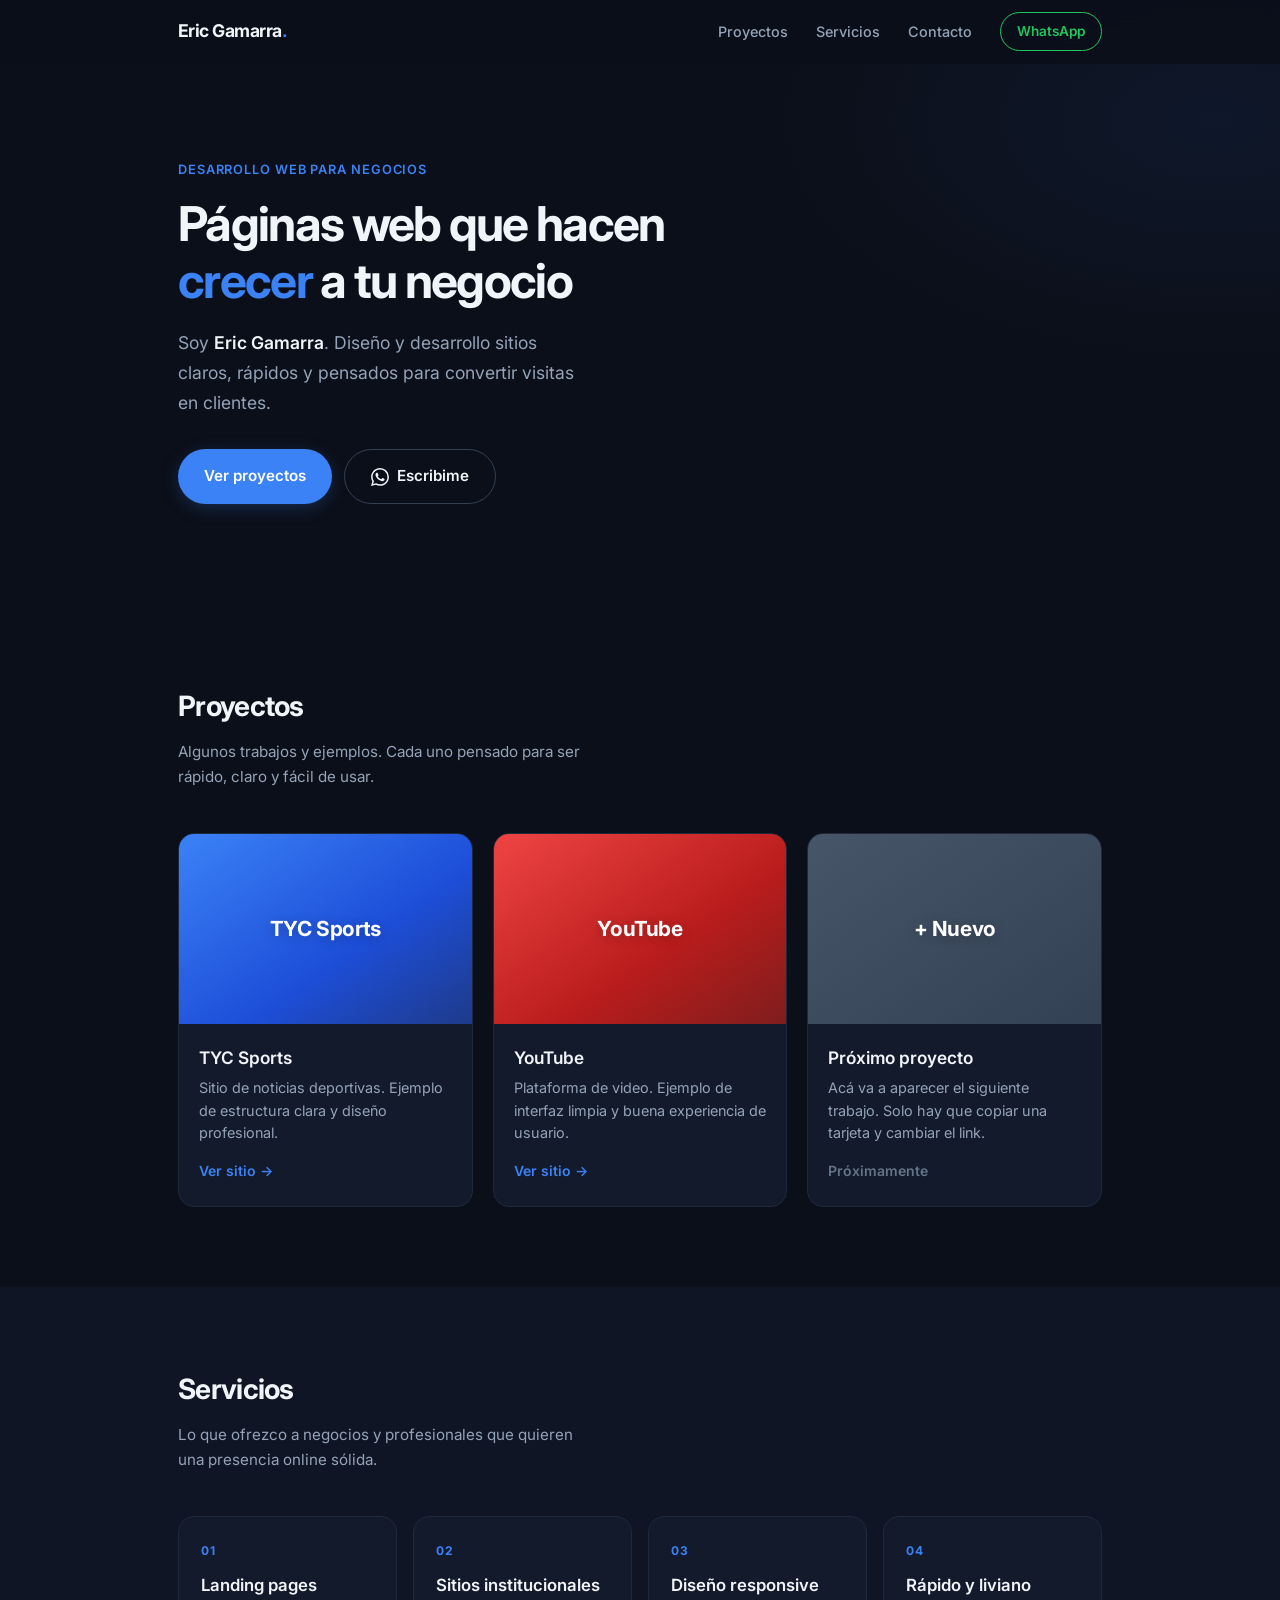
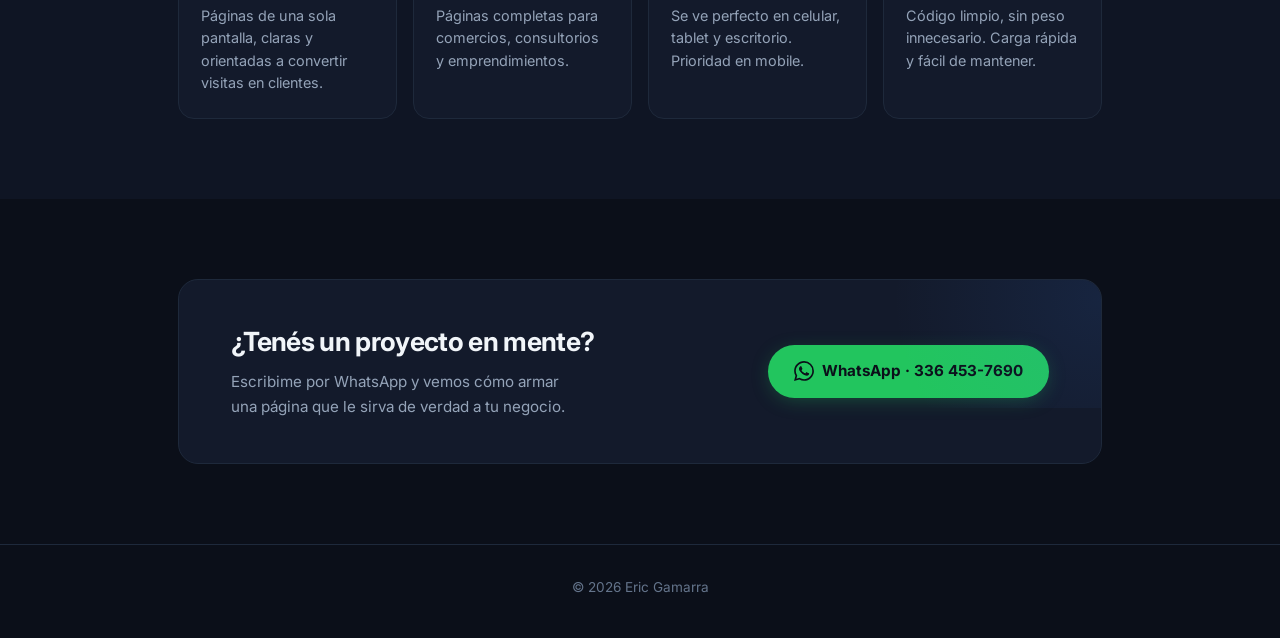
==== index.html @ 4e5cfe22 "Add files via upload" ====
<!DOCTYPE html>
<html lang="es">
<head>
  <meta charset="UTF-8" />
  <meta name="viewport" content="width=device-width, initial-scale=1.0, viewport-fit=cover" />
  <title>Eric Gamarra | Páginas Web para Negocios</title>
  <meta name="description" content="Diseño y desarrollo de páginas web modernas y profesionales para negocios. Portfolio de Eric Gamarra." />
  <meta name="theme-color" content="#0b0f19" />

  <link rel="preconnect" href="https://fonts.googleapis.com">
  <link rel="preconnect" href="https://fonts.gstatic.com" crossorigin>
  <link href="https://fonts.googleapis.com/css2?family=Inter:wght@400;500;600;700&display=swap" rel="stylesheet">
  <link rel="stylesheet" href="css/style.css">
</head>
<body>

  <header class="header" id="header">
    <div class="container header__inner">
      <a href="#inicio" class="logo">Eric Gamarra<span>.</span></a>

      <nav class="nav" id="nav">
        <a href="#proyectos" class="nav__link">Proyectos</a>
        <a href="#servicios" class="nav__link">Servicios</a>
        <a href="#contacto" class="nav__link">Contacto</a>
        <a href="https://wa.me/5493364537690?text=Hola%20Eric%2C%20vi%20tu%20portfolio%20y%20me%20interesa%20una%20p%C3%A1gina%20web%20para%20mi%20negocio." target="_blank" rel="noopener" class="nav__wa">WhatsApp</a>
      </nav>

      <button class="burger" id="burger" aria-label="Menú" aria-expanded="false">
        <span></span>
        <span></span>
        <span></span>
      </button>
    </div>
  </header>

  <main>
    <!-- Hero -->
    <section class="hero" id="inicio">
      <div class="container">
        <p class="hero__label anim" style="--d:0s">Desarrollo web para negocios</p>
        <h1 class="hero__title anim" style="--d:0.1s">Páginas web que hacen <em>crecer</em> a tu negocio</h1>
        <p class="hero__text anim" style="--d:0.2s">
          Soy <strong>Eric Gamarra</strong>. Diseño y desarrollo sitios claros, rápidos y pensados para convertir visitas en clientes.
        </p>
        <div class="hero__actions anim" style="--d:0.3s">
          <a href="#proyectos" class="btn btn--primary">Ver proyectos</a>
          <a href="https://wa.me/5493364537690?text=Hola%20Eric%2C%20vi%20tu%20portfolio%20y%20me%20interesa%20una%20p%C3%A1gina%20web%20para%20mi%20negocio." target="_blank" rel="noopener" class="btn btn--ghost">
            <svg width="18" height="18" viewBox="0 0 24 24" fill="currentColor" aria-hidden="true"><path d="M17.472 14.382c-.297-.149-1.758-.867-2.03-.967-.273-.099-.471-.148-.67.15-.197.297-.767.966-.94 1.164-.173.199-.347.223-.644.075-.297-.15-1.255-.463-2.39-1.475-.883-.788-1.48-1.761-1.653-2.059-.173-.297-.018-.458.13-.606.134-.133.298-.347.446-.52.149-.174.198-.298.298-.497.099-.198.05-.371-.025-.52-.075-.149-.669-1.612-.916-2.207-.242-.579-.487-.5-.669-.51-.173-.008-.371-.01-.57-.01-.198 0-.52.074-.792.372-.272.297-1.04 1.016-1.04 2.479 0 1.462 1.065 2.875 1.213 3.074.149.198 2.096 3.2 5.077 4.487.709.306 1.262.489 1.694.625.712.227 1.36.195 1.871.118.571-.085 1.758-.719 2.006-1.413.248-.694.248-1.289.173-1.413-.074-.124-.272-.198-.57-.347m-5.421 7.403h-.004a9.87 9.87 0 01-5.031-1.378l-.361-.214-3.741.982.998-3.648-.235-.374a9.86 9.86 0 01-1.51-5.26c.001-5.45 4.436-9.884 9.888-9.884 2.64 0 5.122 1.03 6.988 2.898a9.825 9.825 0 012.893 6.994c-.003 5.45-4.435 9.884-9.885 9.884m8.413-18.297A11.815 11.815 0 0012.05 0C5.495 0 .16 5.335.157 11.892c0 2.096.547 4.142 1.588 5.945L.057 24l6.305-1.654a11.882 11.882 0 005.683 1.448h.005c6.554 0 11.89-5.335 11.893-11.893a11.821 11.821 0 00-3.48-8.413z"/></svg>
            Escribime
          </a>
        </div>
      </div>
    </section>

    <!-- Proyectos -->
    <section class="section" id="proyectos">
      <div class="container">
        <div class="section__head reveal">
          <h2>Proyectos</h2>
          <p>Algunos trabajos y ejemplos. Cada uno pensado para ser rápido, claro y fácil de usar.</p>
        </div>

        <div class="projects">
          <a href="https://www.tycsports.com/" target="_blank" rel="noopener" class="card reveal" style="--d:0s">
            <div class="card__img card__img--1">
              <span>TYC Sports</span>
            </div>
            <div class="card__body">
              <h3>TYC Sports</h3>
              <p>Sitio de noticias deportivas. Ejemplo de estructura clara y diseño profesional.</p>
              <span class="card__link">Ver sitio →</span>
            </div>
          </a>

          <a href="https://www.youtube.com/" target="_blank" rel="noopener" class="card reveal" style="--d:0.08s">
            <div class="card__img card__img--2">
              <span>YouTube</span>
            </div>
            <div class="card__body">
              <h3>YouTube</h3>
              <p>Plataforma de video. Ejemplo de interfaz limpia y buena experiencia de usuario.</p>
              <span class="card__link">Ver sitio →</span>
            </div>
          </a>

          <div class="card card--soon reveal" style="--d:0.16s">
            <div class="card__img card__img--soon">
              <span>+ Nuevo</span>
            </div>
            <div class="card__body">
              <h3>Próximo proyecto</h3>
              <p>Acá va a aparecer el siguiente trabajo. Solo hay que copiar una tarjeta y cambiar el link.</p>
              <span class="card__link card__link--muted">Próximamente</span>
            </div>
          </div>
        </div>
      </div>
    </section>

    <!-- Servicios -->
    <section class="section section--alt" id="servicios">
      <div class="container">
        <div class="section__head reveal">
          <h2>Servicios</h2>
          <p>Lo que ofrezco a negocios y profesionales que quieren una presencia online sólida.</p>
        </div>

        <div class="services">
          <article class="service reveal" style="--d:0s">
            <div class="service__num">01</div>
            <h3>Landing pages</h3>
            <p>Páginas de una sola pantalla, claras y orientadas a convertir visitas en clientes.</p>
          </article>
          <article class="service reveal" style="--d:0.06s">
            <div class="service__num">02</div>
            <h3>Sitios institucionales</h3>
            <p>Páginas completas para comercios, consultorios y emprendimientos.</p>
          </article>
          <article class="service reveal" style="--d:0.12s">
            <div class="service__num">03</div>
            <h3>Diseño responsive</h3>
            <p>Se ve perfecto en celular, tablet y escritorio. Prioridad en mobile.</p>
          </article>
          <article class="service reveal" style="--d:0.18s">
            <div class="service__num">04</div>
            <h3>Rápido y liviano</h3>
            <p>Código limpio, sin peso innecesario. Carga rápida y fácil de mantener.</p>
          </article>
        </div>
      </div>
    </section>

    <!-- Contacto -->
    <section class="section" id="contacto">
      <div class="container">
        <div class="contact reveal">
          <div class="contact__text">
            <h2>¿Tenés un proyecto en mente?</h2>
            <p>Escribime por WhatsApp y vemos cómo armar una página que le sirva de verdad a tu negocio.</p>
          </div>
          <a href="https://wa.me/5493364537690?text=Hola%20Eric%2C%20vi%20tu%20portfolio%20y%20me%20interesa%20una%20p%C3%A1gina%20web%20para%20mi%20negocio." target="_blank" rel="noopener" class="btn btn--wa">
            <svg width="20" height="20" viewBox="0 0 24 24" fill="currentColor" aria-hidden="true"><path d="M17.472 14.382c-.297-.149-1.758-.867-2.03-.967-.273-.099-.471-.148-.67.15-.197.297-.767.966-.94 1.164-.173.199-.347.223-.644.075-.297-.15-1.255-.463-2.39-1.475-.883-.788-1.48-1.761-1.653-2.059-.173-.297-.018-.458.13-.606.134-.133.298-.347.446-.52.149-.174.198-.298.298-.497.099-.198.05-.371-.025-.52-.075-.149-.669-1.612-.916-2.207-.242-.579-.487-.5-.669-.51-.173-.008-.371-.01-.57-.01-.198 0-.52.074-.792.372-.272.297-1.04 1.016-1.04 2.479 0 1.462 1.065 2.875 1.213 3.074.149.198 2.096 3.2 5.077 4.487.709.306 1.262.489 1.694.625.712.227 1.36.195 1.871.118.571-.085 1.758-.719 2.006-1.413.248-.694.248-1.289.173-1.413-.074-.124-.272-.198-.57-.347m-5.421 7.403h-.004a9.87 9.87 0 01-5.031-1.378l-.361-.214-3.741.982.998-3.648-.235-.374a9.86 9.86 0 01-1.51-5.26c.001-5.45 4.436-9.884 9.888-9.884 2.64 0 5.122 1.03 6.988 2.898a9.825 9.825 0 012.893 6.994c-.003 5.45-4.435 9.884-9.885 9.884m8.413-18.297A11.815 11.815 0 0012.05 0C5.495 0 .16 5.335.157 11.892c0 2.096.547 4.142 1.588 5.945L.057 24l6.305-1.654a11.882 11.882 0 005.683 1.448h.005c6.554 0 11.89-5.335 11.893-11.893a11.821 11.821 0 00-3.48-8.413z"/></svg>
            WhatsApp · 336 453-7690
          </a>
        </div>
      </div>
    </section>
  </main>

  <footer class="footer">
    <div class="container">
      <p>© <span id="year"></span> Eric Gamarra</p>
    </div>
  </footer>

  <script src="js/script.js"></script>
</body>
</html>
---- css/style.css ----
/* =========================
   Base – Dark + azul
========================= */
*, *::before, *::after {
  box-sizing: border-box;
  margin: 0;
  padding: 0;
}

:root {
  --bg: #0b0f19;
  --bg-alt: #0f1524;
  --card: #131a2b;
  --card-hover: #1a2338;
  --text: #f1f5f9;
  --text-2: #94a3b8;
  --text-3: #64748b;
  --border: #1e293b;
  --border-hover: #334155;
  --accent: #3b82f6;
  --accent-glow: rgba(59, 130, 246, 0.35);
  --wa: #22c55e;
  --radius: 16px;
  --max: 980px;
  --header-h: 64px;
  --ease: 0.25s cubic-bezier(0.4, 0, 0.2, 1);
}

html {
  scroll-behavior: smooth;
  -webkit-text-size-adjust: 100%;
}

body {
  font-family: 'Inter', system-ui, -apple-system, sans-serif;
  background: var(--bg);
  color: var(--text);
  line-height: 1.6;
  font-size: 16px;
  -webkit-font-smoothing: antialiased;
}

img, svg { display: block; max-width: 100%; }
a { color: inherit; text-decoration: none; }
button { font: inherit; background: none; border: none; cursor: pointer; color: inherit; }

.container {
  width: 100%;
  max-width: var(--max);
  margin: 0 auto;
  padding: 0 20px;
}

/* =========================
   Animaciones
========================= */
.anim {
  opacity: 0;
  transform: translateY(18px);
  animation: fadeUp 0.7s var(--ease) forwards;
  animation-delay: var(--d, 0s);
}

@keyframes fadeUp {
  to {
    opacity: 1;
    transform: translateY(0);
  }
}

.reveal {
  opacity: 0;
  transform: translateY(28px);
  transition: opacity 0.65s var(--ease), transform 0.65s var(--ease);
  transition-delay: var(--d, 0s);
}

.reveal.is-visible {
  opacity: 1;
  transform: translateY(0);
}

/* =========================
   Header
========================= */
.header {
  position: fixed;
  top: 0;
  left: 0;
  right: 0;
  height: var(--header-h);
  background: rgba(11, 15, 25, 0.85);
  backdrop-filter: blur(14px);
  -webkit-backdrop-filter: blur(14px);
  border-bottom: 1px solid transparent;
  z-index: 100;
  transition: border-color var(--ease), background var(--ease);
}

.header.scrolled {
  border-bottom-color: var(--border);
  background: rgba(11, 15, 25, 0.95);
}

.header__inner {
  display: flex;
  align-items: center;
  justify-content: space-between;
  height: 100%;
}

.logo {
  font-size: 1.05rem;
  font-weight: 700;
  letter-spacing: -0.03em;
  color: var(--text);
  transition: opacity var(--ease);
}

.logo:hover {
  opacity: 0.85;
}

.logo span {
  color: var(--accent);
}

.nav {
  display: none;
  align-items: center;
  gap: 28px;
}

.nav__link {
  font-size: 0.9rem;
  font-weight: 500;
  color: var(--text-2);
  transition: color var(--ease);
  position: relative;
}

.nav__link::after {
  content: '';
  position: absolute;
  left: 0;
  bottom: -3px;
  width: 0;
  height: 2px;
  background: var(--accent);
  border-radius: 2px;
  transition: width var(--ease);
}

.nav__link:hover {
  color: var(--text);
}

.nav__link:hover::after {
  width: 100%;
}

.nav__wa {
  font-size: 0.85rem;
  font-weight: 600;
  color: var(--wa);
  padding: 8px 16px;
  border: 1.5px solid var(--wa);
  border-radius: 999px;
  transition: background var(--ease), color var(--ease), box-shadow var(--ease);
}

.nav__wa:hover {
  background: var(--wa);
  color: #0b0f19;
  box-shadow: 0 0 20px rgba(34, 197, 94, 0.35);
}

/* Burger */
.burger {
  width: 42px;
  height: 42px;
  display: flex;
  flex-direction: column;
  align-items: center;
  justify-content: center;
  gap: 5px;
  margin-right: -6px;
}

.burger span {
  display: block;
  width: 20px;
  height: 2px;
  background: var(--text);
  border-radius: 1px;
  transition: 0.3s ease;
}

.burger[aria-expanded="true"] span:nth-child(1) {
  transform: translateY(7px) rotate(45deg);
}
.burger[aria-expanded="true"] span:nth-child(2) {
  opacity: 0;
  transform: scaleX(0);
}
.burger[aria-expanded="true"] span:nth-child(3) {
  transform: translateY(-7px) rotate(-45deg);
}

/* Mobile nav */
.nav.is-open {
  display: flex;
  flex-direction: column;
  position: fixed;
  top: var(--header-h);
  left: 0;
  right: 0;
  bottom: 0;
  background: var(--bg);
  padding: 28px 20px;
  gap: 4px;
  z-index: 99;
  border-top: 1px solid var(--border);
  animation: menuIn 0.3s var(--ease);
}

@keyframes menuIn {
  from { opacity: 0; transform: translateY(-8px); }
  to { opacity: 1; transform: translateY(0); }
}

.nav.is-open .nav__link,
.nav.is-open .nav__wa {
  font-size: 1.15rem;
  padding: 14px 0;
  width: 100%;
  text-align: left;
}

.nav.is-open .nav__wa {
  margin-top: 16px;
  text-align: center;
  padding: 14px;
}

/* =========================
   Buttons
========================= */
.btn {
  display: inline-flex;
  align-items: center;
  justify-content: center;
  gap: 8px;
  font-size: 0.95rem;
  font-weight: 600;
  padding: 14px 26px;
  border-radius: 999px;
  transition: all var(--ease);
  min-height: 50px;
}

.btn--primary {
  background: var(--accent);
  color: white;
  box-shadow: 0 4px 20px -4px var(--accent-glow);
}

.btn--primary:hover {
  background: #2563eb;
  box-shadow: 0 8px 28px -4px var(--accent-glow);
  transform: translateY(-2px);
}

.btn--primary:active {
  transform: translateY(0);
}

.btn--ghost {
  background: transparent;
  color: var(--text);
  border: 1.5px solid var(--border-hover);
}

.btn--ghost:hover {
  border-color: var(--text-2);
  background: var(--card);
  transform: translateY(-2px);
}

.btn--wa {
  background: var(--wa);
  color: #0b0f19;
  width: 100%;
  max-width: 320px;
  font-weight: 700;
  box-shadow: 0 4px 20px -4px rgba(34, 197, 94, 0.35);
}

.btn--wa:hover {
  background: #16a34a;
  transform: translateY(-2px);
  box-shadow: 0 8px 28px -4px rgba(34, 197, 94, 0.45);
}

/* =========================
   Hero
========================= */
.hero {
  padding: calc(var(--header-h) + 52px) 0 64px;
  position: relative;
  overflow: hidden;
}

.hero::before {
  content: '';
  position: absolute;
  top: -20%;
  right: -30%;
  width: 70%;
  height: 80%;
  background: radial-gradient(ellipse, rgba(59, 130, 246, 0.08) 0%, transparent 70%);
  pointer-events: none;
}

.hero__label {
  font-size: 0.8rem;
  font-weight: 600;
  text-transform: uppercase;
  letter-spacing: 0.07em;
  color: var(--accent);
  margin-bottom: 16px;
}

.hero__title {
  font-size: clamp(1.9rem, 6.8vw, 2.9rem);
  font-weight: 700;
  line-height: 1.18;
  letter-spacing: -0.035em;
  color: var(--text);
  margin-bottom: 18px;
  max-width: 16ch;
}

.hero__title em {
  font-style: normal;
  color: var(--accent);
}

.hero__text {
  font-size: 1.05rem;
  color: var(--text-2);
  line-height: 1.7;
  margin-bottom: 32px;
  max-width: 36ch;
}

.hero__text strong {
  color: var(--text);
  font-weight: 600;
}

.hero__actions {
  display: flex;
  flex-direction: column;
  gap: 12px;
}

/* =========================
   Sections
========================= */
.section {
  padding: 64px 0;
}

.section--alt {
  background: var(--bg-alt);
}

.section__head {
  margin-bottom: 36px;
}

.section__head h2 {
  font-size: 1.55rem;
  font-weight: 700;
  letter-spacing: -0.025em;
  margin-bottom: 10px;
  color: var(--text);
}

.section__head p {
  font-size: 0.95rem;
  color: var(--text-2);
  max-width: 42ch;
  line-height: 1.65;
}

/* =========================
   Projects
========================= */
.projects {
  display: flex;
  flex-direction: column;
  gap: 20px;
}

.card {
  display: block;
  background: var(--card);
  border: 1px solid var(--border);
  border-radius: var(--radius);
  overflow: hidden;
  transition: transform var(--ease), border-color var(--ease), box-shadow var(--ease), background var(--ease);
}

.card:hover {
  transform: translateY(-6px);
  border-color: var(--border-hover);
  background: var(--card-hover);
  box-shadow: 0 20px 40px -16px rgba(0, 0, 0, 0.55);
}

.card--soon {
  opacity: 0.5;
  pointer-events: none;
}

.card__img {
  height: 168px;
  display: flex;
  align-items: center;
  justify-content: center;
  position: relative;
  overflow: hidden;
}

.card__img::after {
  content: '';
  position: absolute;
  inset: 0;
  background: linear-gradient(to top, rgba(0,0,0,0.25), transparent);
  opacity: 0;
  transition: opacity var(--ease);
}

.card:hover .card__img::after {
  opacity: 1;
}

.card__img span {
  color: white;
  font-size: 1.3rem;
  font-weight: 700;
  letter-spacing: -0.02em;
  position: relative;
  z-index: 1;
  text-shadow: 0 2px 12px rgba(0,0,0,0.25);
}

.card__img--1 {
  background: linear-gradient(145deg, #3b82f6, #1d4ed8 60%, #1e3a8a);
}

.card__img--2 {
  background: linear-gradient(145deg, #ef4444, #b91c1c 60%, #7f1d1d);
}

.card__img--soon {
  background: linear-gradient(145deg, #475569, #334155);
}

.card__body {
  padding: 20px 20px 22px;
}

.card__body h3 {
  font-size: 1.08rem;
  font-weight: 600;
  margin-bottom: 6px;
  color: var(--text);
  transition: color var(--ease);
}

.card:hover .card__body h3 {
  color: var(--accent);
}

.card__body p {
  font-size: 0.9rem;
  color: var(--text-2);
  line-height: 1.55;
  margin-bottom: 14px;
}

.card__link {
  font-size: 0.875rem;
  font-weight: 600;
  color: var(--accent);
  display: inline-flex;
  align-items: center;
  gap: 4px;
  transition: gap var(--ease);
}

.card:hover .card__link {
  gap: 8px;
}

.card__link--muted {
  color: var(--text-3);
}

/* =========================
   Services
========================= */
.services {
  display: flex;
  flex-direction: column;
  gap: 14px;
}

.service {
  background: var(--card);
  border: 1px solid var(--border);
  border-radius: var(--radius);
  padding: 24px 22px;
  transition: transform var(--ease), border-color var(--ease), background var(--ease), box-shadow var(--ease);
}

.service:hover {
  transform: translateY(-4px);
  border-color: var(--border-hover);
  background: var(--card-hover);
  box-shadow: 0 12px 28px -12px rgba(0, 0, 0, 0.4);
}

.service__num {
  font-size: 0.75rem;
  font-weight: 700;
  color: var(--accent);
  letter-spacing: 0.06em;
  margin-bottom: 12px;
}

.service h3 {
  font-size: 1.05rem;
  font-weight: 600;
  margin-bottom: 6px;
  color: var(--text);
}

.service p {
  font-size: 0.9rem;
  color: var(--text-2);
  line-height: 1.55;
}

/* =========================
   Contact
========================= */
.contact {
  background: var(--card);
  border: 1px solid var(--border);
  border-radius: 20px;
  padding: 40px 24px;
  text-align: center;
  position: relative;
  overflow: hidden;
}

.contact::before {
  content: '';
  position: absolute;
  top: -50%;
  right: -30%;
  width: 60%;
  height: 120%;
  background: radial-gradient(circle, rgba(59, 130, 246, 0.1), transparent 70%);
  pointer-events: none;
}

.contact__text {
  margin-bottom: 28px;
  position: relative;
}

.contact__text h2 {
  font-size: 1.45rem;
  font-weight: 700;
  color: var(--text);
  letter-spacing: -0.025em;
  margin-bottom: 10px;
  line-height: 1.3;
}

.contact__text p {
  font-size: 0.95rem;
  color: var(--text-2);
  line-height: 1.65;
  max-width: 34ch;
  margin: 0 auto;
}

/* =========================
   Footer
========================= */
.footer {
  padding: 32px 0 40px;
  text-align: center;
  border-top: 1px solid var(--border);
}

.footer p {
  font-size: 0.85rem;
  color: var(--text-3);
}

/* =========================
   Tablet+
========================= */
@media (min-width: 600px) {
  .container {
    padding: 0 28px;
  }

  .logo {
    font-size: 1.1rem;
  }

  .hero {
    padding: calc(var(--header-h) + 72px) 0 80px;
  }

  .hero__title {
    max-width: 18ch;
  }

  .hero__actions {
    flex-direction: row;
    flex-wrap: wrap;
  }

  .projects {
    display: grid;
    grid-template-columns: repeat(2, 1fr);
    gap: 20px;
  }

  .card__img {
    height: 190px;
  }

  .services {
    display: grid;
    grid-template-columns: repeat(2, 1fr);
    gap: 16px;
  }

  .contact {
    padding: 48px 44px;
  }

  .contact__text h2 {
    font-size: 1.65rem;
  }

  .btn--wa {
    width: auto;
  }
}

/* =========================
   Desktop
========================= */
@media (min-width: 860px) {
  .burger {
    display: none;
  }

  .nav {
    display: flex;
  }

  .hero {
    padding: calc(var(--header-h) + 96px) 0 100px;
  }

  .hero__title {
    font-size: 3rem;
  }

  .hero__text {
    font-size: 1.1rem;
  }

  .section {
    padding: 80px 0;
  }

  .section__head {
    margin-bottom: 44px;
  }

  .section__head h2 {
    font-size: 1.75rem;
  }

  .projects {
    grid-template-columns: repeat(3, 1fr);
  }

  .services {
    grid-template-columns: repeat(4, 1fr);
  }

  .contact {
    display: flex;
    align-items: center;
    justify-content: space-between;
    text-align: left;
    padding: 44px 52px;
    gap: 36px;
  }

  .contact__text {
    margin-bottom: 0;
  }

  .contact__text p {
    margin: 0;
  }
}

/* Prefer reduced motion */
@media (prefers-reduced-motion: reduce) {
  .anim,
  .reveal {
    animation: none !important;
    transition: none !important;
    opacity: 1 !important;
    transform: none !important;
  }
}
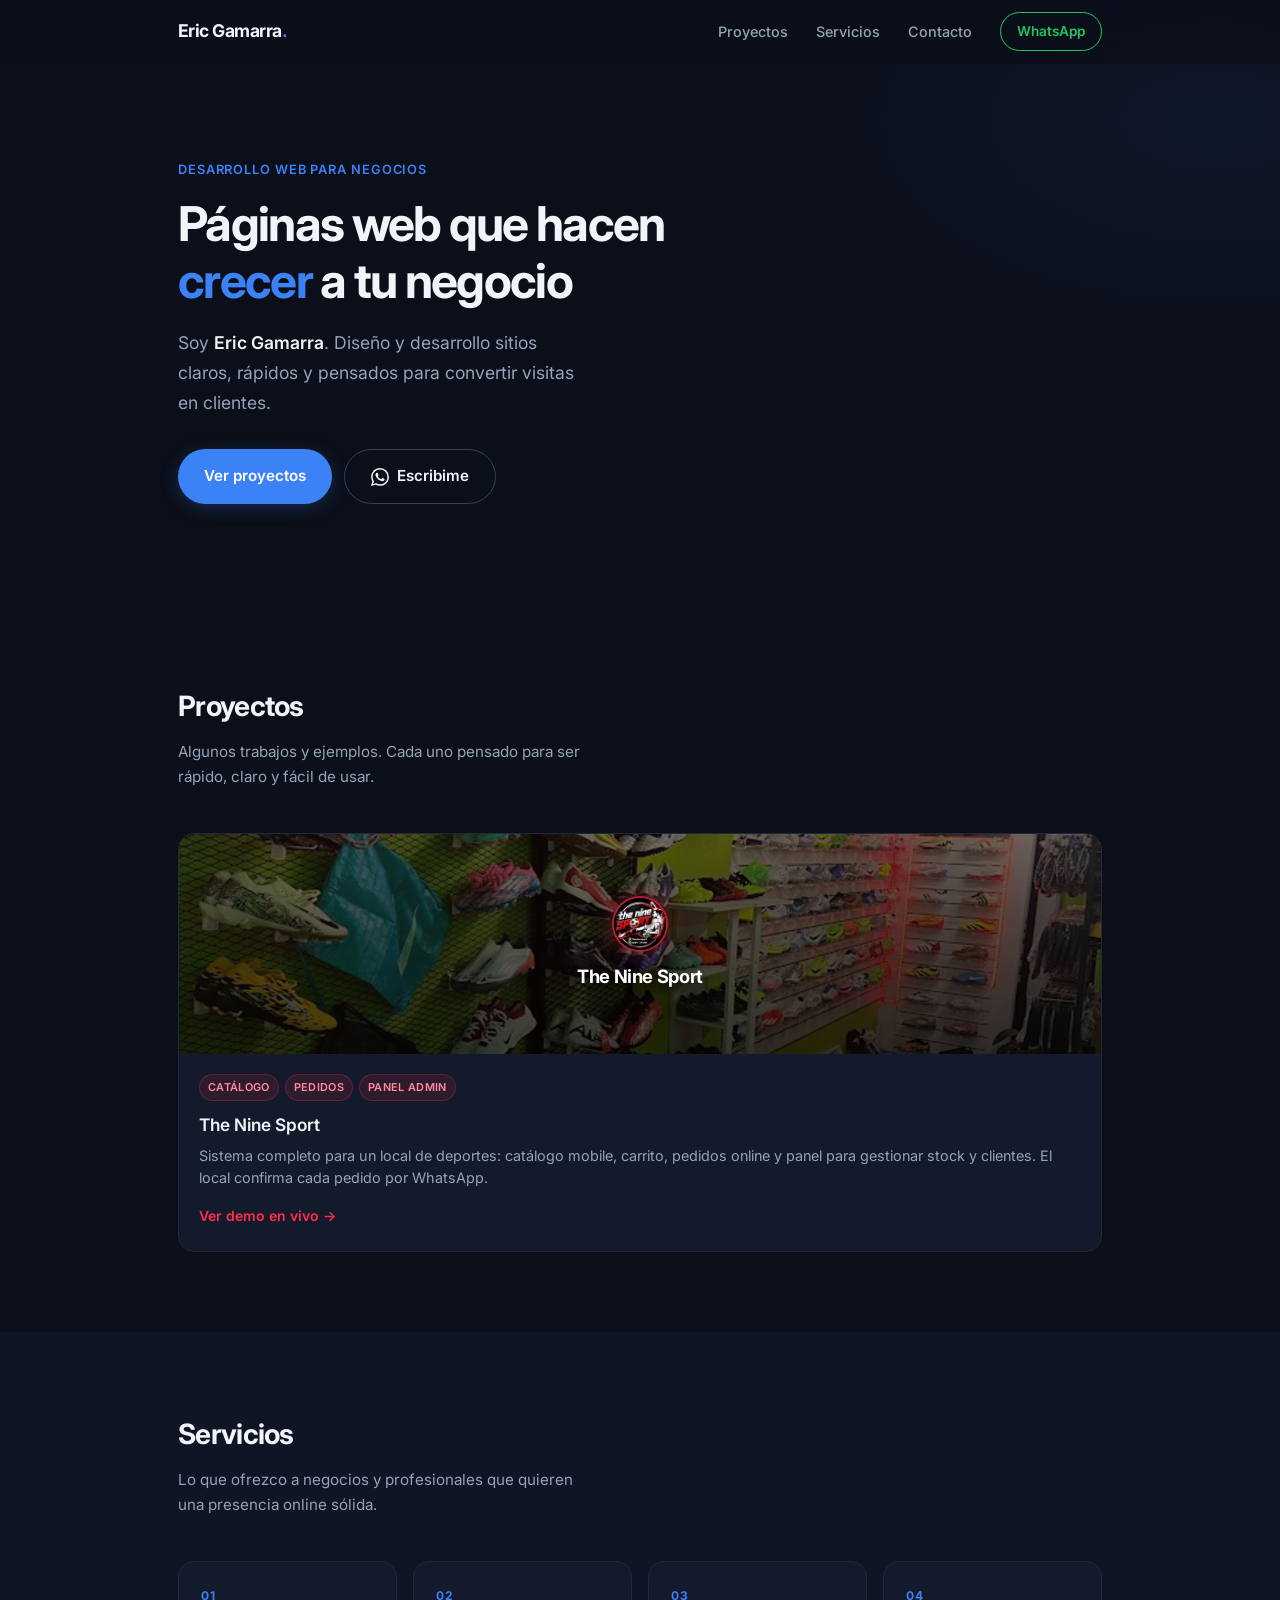
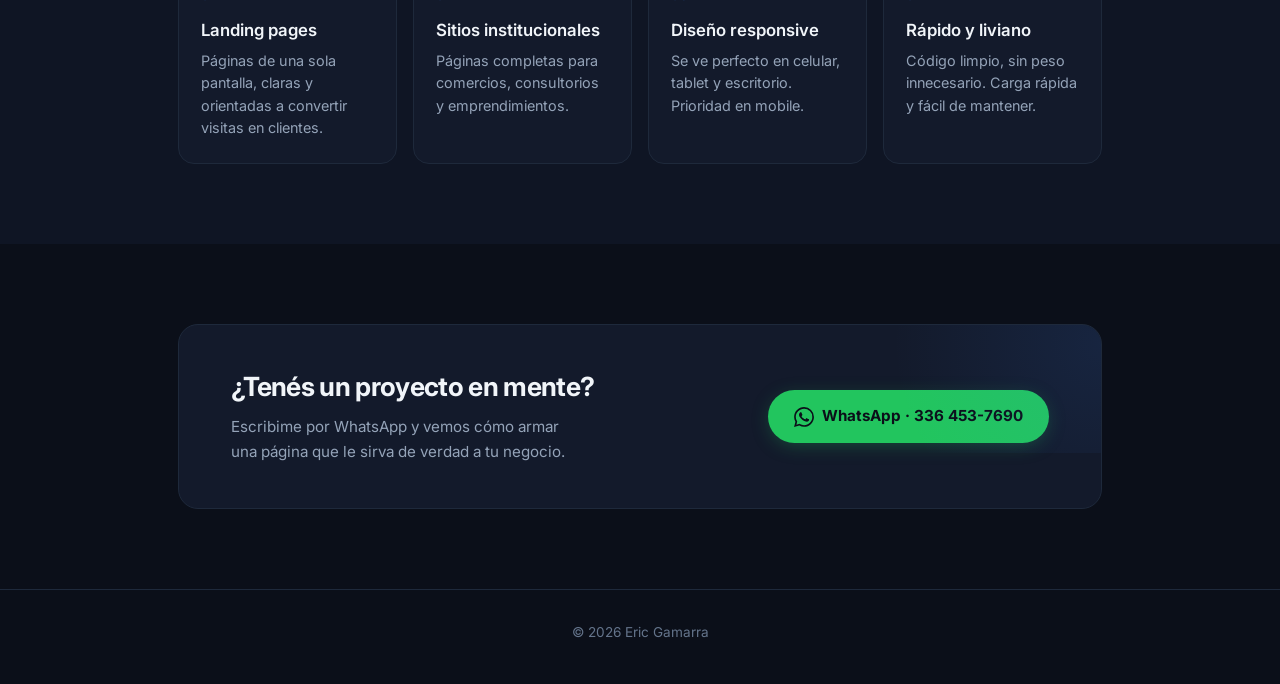
==== commit e8ec6039: "Add files via upload" ====
--- a/index.html
+++ b/index.html
@@ -61,38 +61,29 @@
         </div>
 
         <div class="projects">
-          <a href="https://www.tycsports.com/" target="_blank" rel="noopener" class="card reveal" style="--d:0s">
-            <div class="card__img card__img--1">
-              <span>TYC Sports</span>
+          <a href="https://gamarraeric.github.io/thenine-sport/" target="_blank" rel="noopener" class="card card--nine reveal" style="--d:0s">
+            <div class="card__img card__img--nine">
+              <img src="img/theninesport-preview.jpg" alt="Vista del local The Nine Sport" loading="lazy" onerror="this.style.display='none'" />
+              <div class="card__img-overlay">
+                <img class="card__logo" src="img/theninesport.png" alt="" />
+                <span>The Nine Sport</span>
+              </div>
             </div>
             <div class="card__body">
-              <h3>TYC Sports</h3>
-              <p>Sitio de noticias deportivas. Ejemplo de estructura clara y diseño profesional.</p>
-              <span class="card__link">Ver sitio →</span>
+              <div class="card__tags">
+                <span>Catálogo</span>
+                <span>Pedidos</span>
+                <span>Panel admin</span>
+              </div>
+              <h3>The Nine Sport</h3>
+              <p>
+                Sistema completo para un local de deportes: catálogo mobile, carrito,
+                pedidos online y panel para gestionar stock y clientes. El local
+                confirma cada pedido por WhatsApp.
+              </p>
+              <span class="card__link">Ver demo en vivo →</span>
             </div>
           </a>
-
-          <a href="https://www.youtube.com/" target="_blank" rel="noopener" class="card reveal" style="--d:0.08s">
-            <div class="card__img card__img--2">
-              <span>YouTube</span>
-            </div>
-            <div class="card__body">
-              <h3>YouTube</h3>
-              <p>Plataforma de video. Ejemplo de interfaz limpia y buena experiencia de usuario.</p>
-              <span class="card__link">Ver sitio →</span>
-            </div>
-          </a>
-
-          <div class="card card--soon reveal" style="--d:0.16s">
-            <div class="card__img card__img--soon">
-              <span>+ Nuevo</span>
-            </div>
-            <div class="card__body">
-              <h3>Próximo proyecto</h3>
-              <p>Acá va a aparecer el siguiente trabajo. Solo hay que copiar una tarjeta y cambiar el link.</p>
-              <span class="card__link card__link--muted">Próximamente</span>
-            </div>
-          </div>
         </div>
       </div>
     </section>
--- a/css/style.css
+++ b/css/style.css
@@ -741,3 +741,85 @@
     transform: none !important;
   }
 }
+
+
+/* ---- Card The Nine Sport ---- */
+.card--nine:hover {
+  border-color: rgba(255, 45, 74, 0.45);
+  box-shadow: 0 20px 40px -16px rgba(255, 45, 74, 0.25);
+}
+.card--nine:hover .card__body h3 {
+  color: #ff2d4a;
+}
+.card--nine .card__link {
+  color: #ff2d4a;
+}
+
+.card__img--nine {
+  height: 200px;
+  background:
+    linear-gradient(145deg, #2a0a10 0%, #1a0508 50%, #0a0a0a 100%);
+  padding: 0;
+}
+.card__img--nine > img {
+  position: absolute;
+  inset: 0;
+  width: 100%;
+  height: 100%;
+  object-fit: cover;
+  opacity: 0.55;
+}
+.card__img-overlay {
+  position: relative;
+  z-index: 1;
+  display: flex;
+  flex-direction: column;
+  align-items: center;
+  justify-content: center;
+  gap: 10px;
+  width: 100%;
+  height: 100%;
+  background: linear-gradient(180deg, rgba(0,0,0,0.2) 0%, rgba(0,0,0,0.55) 100%);
+}
+.card__logo {
+  width: 56px;
+  height: 56px;
+  border-radius: 50%;
+  object-fit: cover;
+  border: 2px solid rgba(255, 45, 74, 0.7);
+  box-shadow: 0 0 20px rgba(255, 45, 74, 0.35);
+  background: #000;
+}
+.card__img--nine span {
+  font-size: 1.15rem;
+  letter-spacing: -0.02em;
+}
+
+.card__tags {
+  display: flex;
+  flex-wrap: wrap;
+  gap: 6px;
+  margin-bottom: 10px;
+}
+.card__tags span {
+  font-size: 0.68rem;
+  font-weight: 600;
+  letter-spacing: 0.03em;
+  text-transform: uppercase;
+  padding: 4px 8px;
+  border-radius: 999px;
+  background: rgba(255, 45, 74, 0.12);
+  color: #ff8a9a;
+  border: 1px solid rgba(255, 45, 74, 0.25);
+}
+
+@media (min-width: 640px) {
+  .projects {
+    display: grid;
+    grid-template-columns: 1fr;
+    gap: 24px;
+  }
+  .card__img--nine {
+    height: 220px;
+  }
+}
